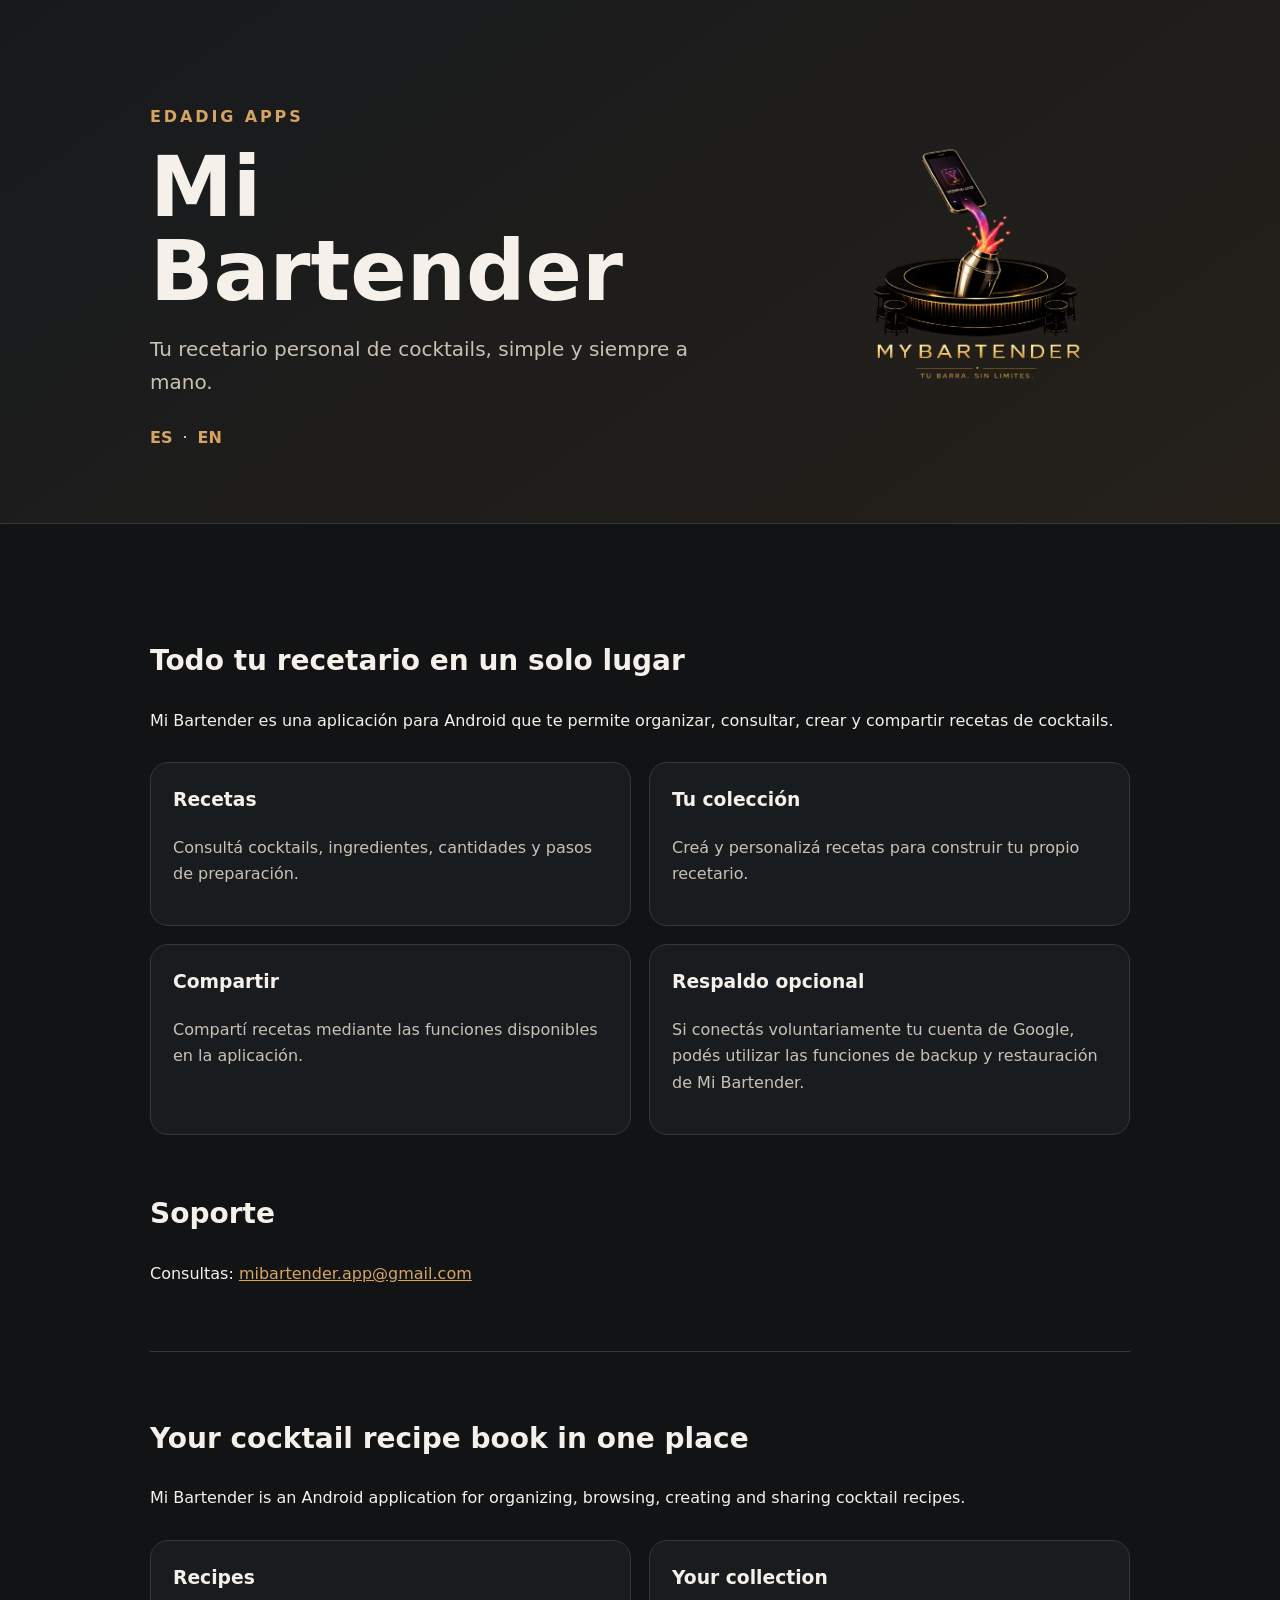
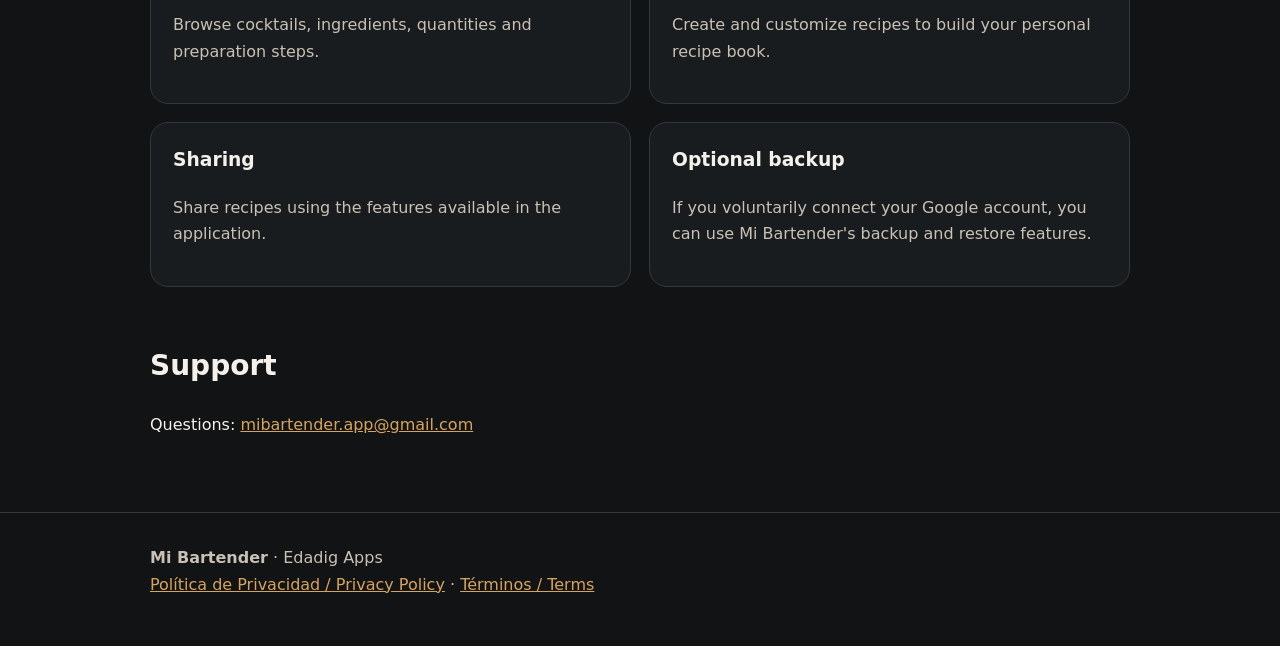
==== index.html @ 0bcea108 "Publish Mi Bartender website and privacy pages" ====
<!doctype html>
<html lang="es">
<head>
  <meta charset="utf-8">
  <meta name="viewport" content="width=device-width, initial-scale=1">
  <meta name="description" content="Mi Bartender, tu recetario personal de cocktails.">
  <title>Mi Bartender | Edadig Apps</title>
  <link rel="stylesheet" href="styles.css">
</head>
<body>
  <header class="hero">
    <div class="wrap">
      <div class="hero-grid">
        <div class="hero-copy">
          <p class="brand">EDADIG APPS</p>
          <h1>Mi Bartender</h1>
          <p class="lead">Tu recetario personal de cocktails, simple y siempre a mano.</p>
          <nav><a href="#es">ES</a><span>·</span><a href="#en">EN</a></nav>
        </div>
        <div class="hero-logo">
          <img class="site-logo" src="assets/mi_bartender_logo.png" alt="Mi Bartender">
        </div>
      </div>
    </div>
  </header>
  <main class="wrap">
    <section id="es"><h2>Todo tu recetario en un solo lugar</h2><p>Mi Bartender es una aplicación para Android que te permite organizar, consultar, crear y compartir recetas de cocktails.</p><div class="cards"><article><h3>Recetas</h3><p>Consultá cocktails, ingredientes, cantidades y pasos de preparación.</p></article><article><h3>Tu colección</h3><p>Creá y personalizá recetas para construir tu propio recetario.</p></article><article><h3>Compartir</h3><p>Compartí recetas mediante las funciones disponibles en la aplicación.</p></article><article><h3>Respaldo opcional</h3><p>Si conectás voluntariamente tu cuenta de Google, podés utilizar las funciones de backup y restauración de Mi Bartender.</p></article></div><h2>Soporte</h2><p>Consultas: <a href="mailto:mibartender.app@gmail.com">mibartender.app@gmail.com</a></p></section>
    <hr>
    <section id="en" lang="en"><h2>Your cocktail recipe book in one place</h2><p>Mi Bartender is an Android application for organizing, browsing, creating and sharing cocktail recipes.</p><div class="cards"><article><h3>Recipes</h3><p>Browse cocktails, ingredients, quantities and preparation steps.</p></article><article><h3>Your collection</h3><p>Create and customize recipes to build your personal recipe book.</p></article><article><h3>Sharing</h3><p>Share recipes using the features available in the application.</p></article><article><h3>Optional backup</h3><p>If you voluntarily connect your Google account, you can use Mi Bartender's backup and restore features.</p></article></div><h2>Support</h2><p>Questions: <a href="mailto:mibartender.app@gmail.com">mibartender.app@gmail.com</a></p></section>
  </main>
  <footer><div class="wrap"><strong>Mi Bartender</strong> · Edadig Apps<br><a href="privacy.html">Política de Privacidad / Privacy Policy</a> · <a href="terms.html">Términos / Terms</a></div></footer>
</body>
</html>
---- styles.css ----
:root{color-scheme:light dark;--bg:#111315;--panel:#191c1f;--text:#f5f1ea;--muted:#c9c1b5;--accent:#d6a45f;--line:#34383c;--max:980px}*{box-sizing:border-box}html{scroll-behavior:smooth}body{margin:0;background:var(--bg);color:var(--text);font:16px/1.65 system-ui,-apple-system,"Segoe UI",sans-serif}.wrap{width:min(calc(100% - 40px),var(--max));margin:auto}a{color:var(--accent)}.hero{padding:88px 0 72px;background:linear-gradient(145deg,#171a1d,#25201a);border-bottom:1px solid var(--line)}.brand{letter-spacing:.18em;color:var(--accent);font-weight:700}.hero h1,.page-head h1{font-size:clamp(2.6rem,8vw,5.2rem);line-height:1;margin:.15em 0}.lead{font-size:1.25rem;color:var(--muted);max-width:680px}.hero nav{display:flex;gap:10px;margin-top:26px}.hero nav a{text-decoration:none;font-weight:700}main{padding:58px 0}section{scroll-margin-top:20px}h2{margin-top:2em;font-size:1.75rem}h3{margin-top:0}.cards{display:grid;grid-template-columns:repeat(2,minmax(0,1fr));gap:18px;margin:28px 0}.cards article{background:var(--panel);border:1px solid var(--line);border-radius:18px;padding:22px}.cards p,.legal p{color:var(--muted)}hr{border:0;border-top:1px solid var(--line);margin:64px 0}.page-head{padding:42px 0 34px;border-bottom:1px solid var(--line);background:#171a1d}.page-head h1{font-size:clamp(2.2rem,6vw,4rem)}.page-head p{color:var(--muted)}.legal{max-width:820px}.legal h2{font-size:1.35rem}footer{border-top:1px solid var(--line);padding:32px 0 48px;color:var(--muted)}@media(max-width:650px){.hero{padding:62px 0 52px}.cards{grid-template-columns:1fr}.wrap{width:min(calc(100% - 28px),var(--max))}}



/* Mi Bartender hero: copy at left, official logo at right */
.hero .wrap {
  max-width: 1120px;
}

.hero-grid {
  display: grid;
  grid-template-columns: minmax(0, 1.45fr) minmax(240px, 0.75fr);
  gap: clamp(2rem, 6vw, 5rem);
  align-items: center;
}

.hero-copy {
  min-width: 0;
}

.hero-logo {
  display: flex;
  align-items: center;
  justify-content: center;
}

.site-logo {
  display: block;
  width: min(100%, 330px);
  height: auto;
  margin: 0;
}

.site-logo-compact {
  width: min(250px, 70vw);
  margin: 0 0 1rem;
}

@media (max-width: 760px) {
  .hero-grid {
    grid-template-columns: 1fr;
    gap: 1.5rem;
  }

  .hero-logo {
    justify-content: flex-start;
  }

  .hero-logo .site-logo {
    width: min(230px, 70vw);
  }
}
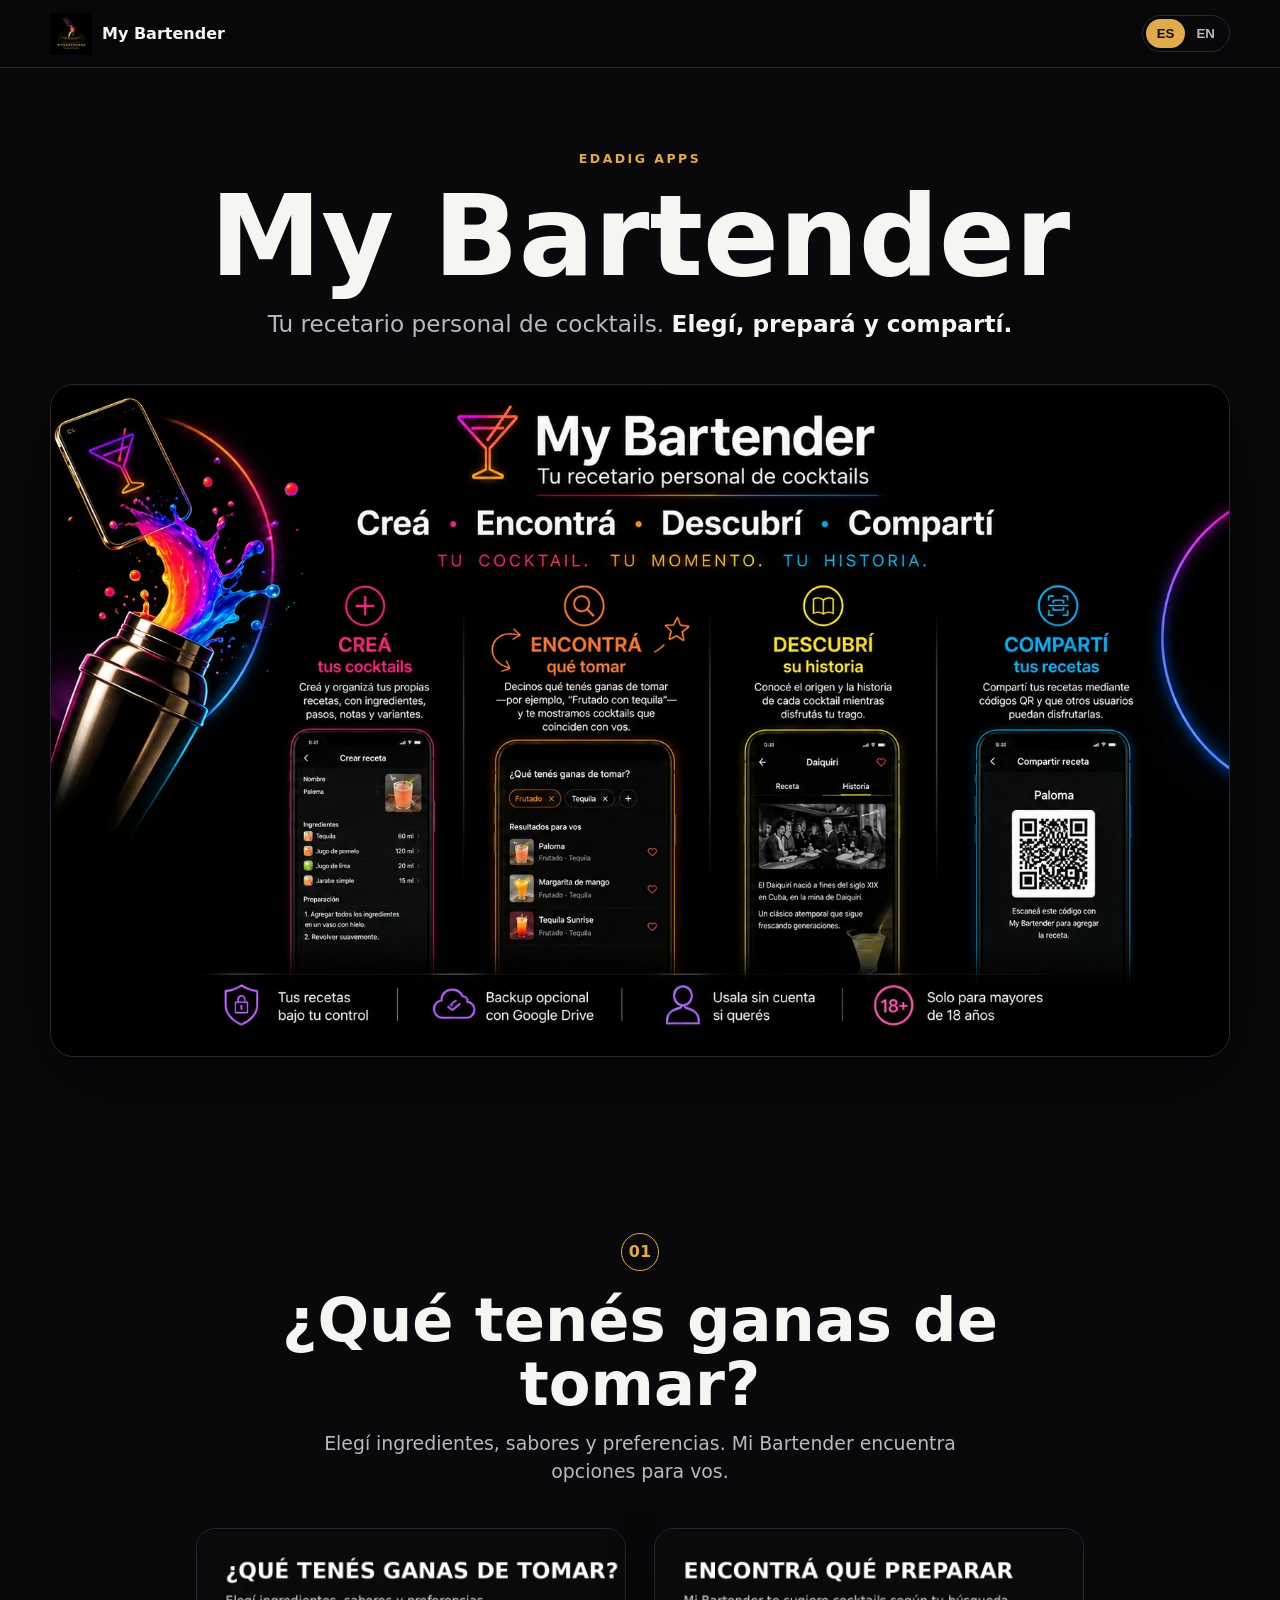
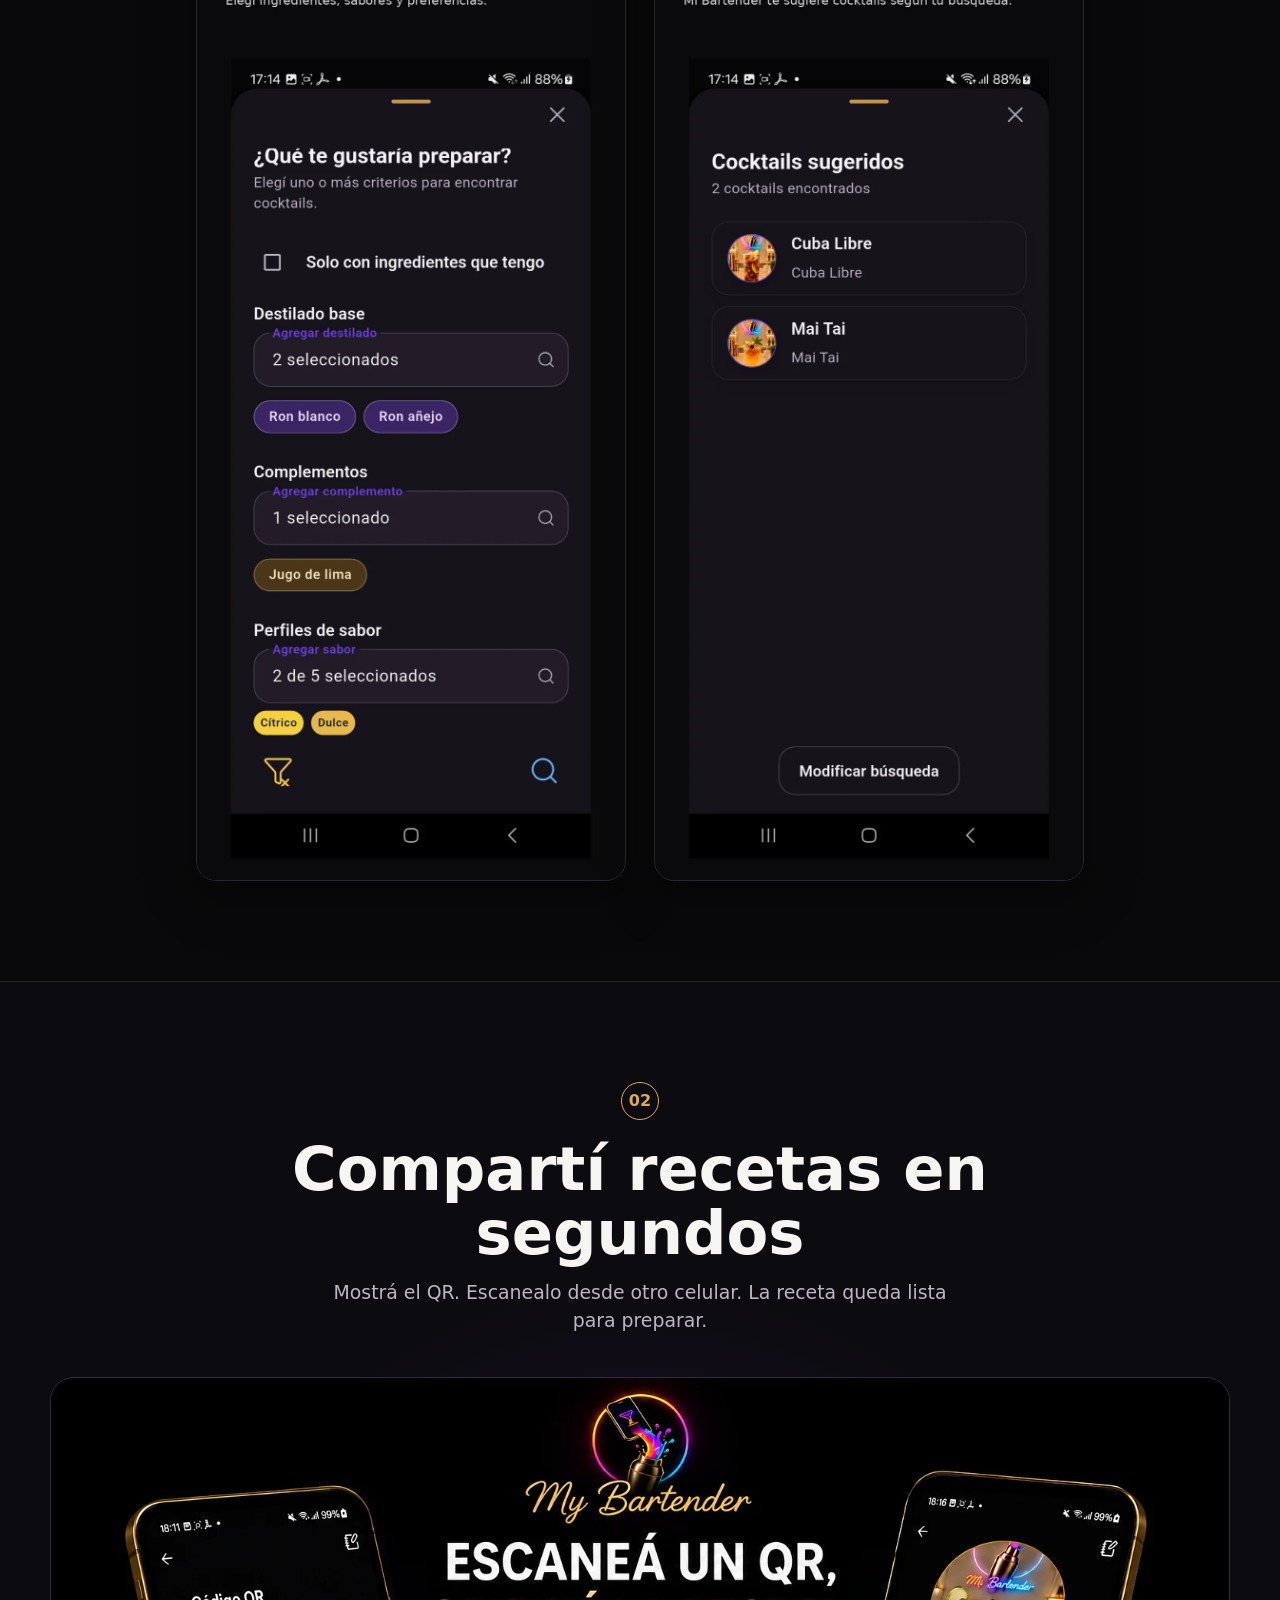
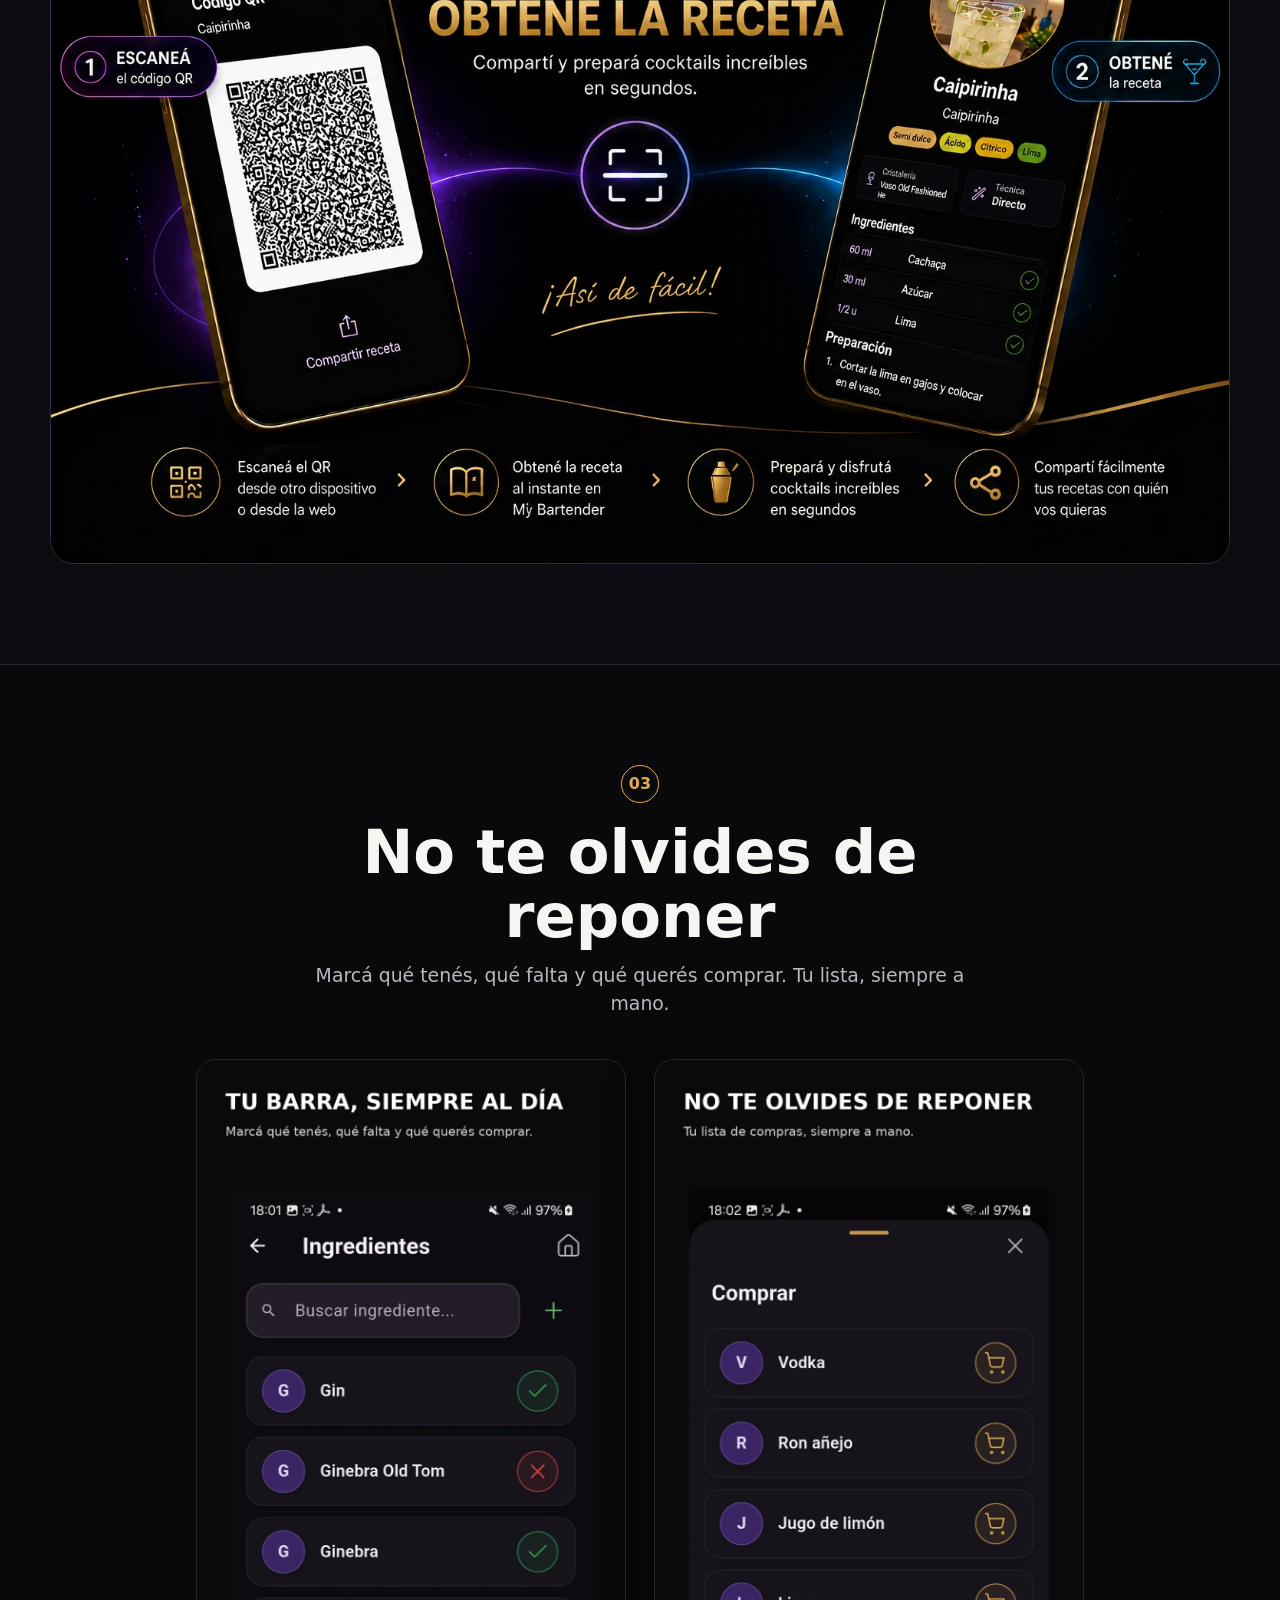
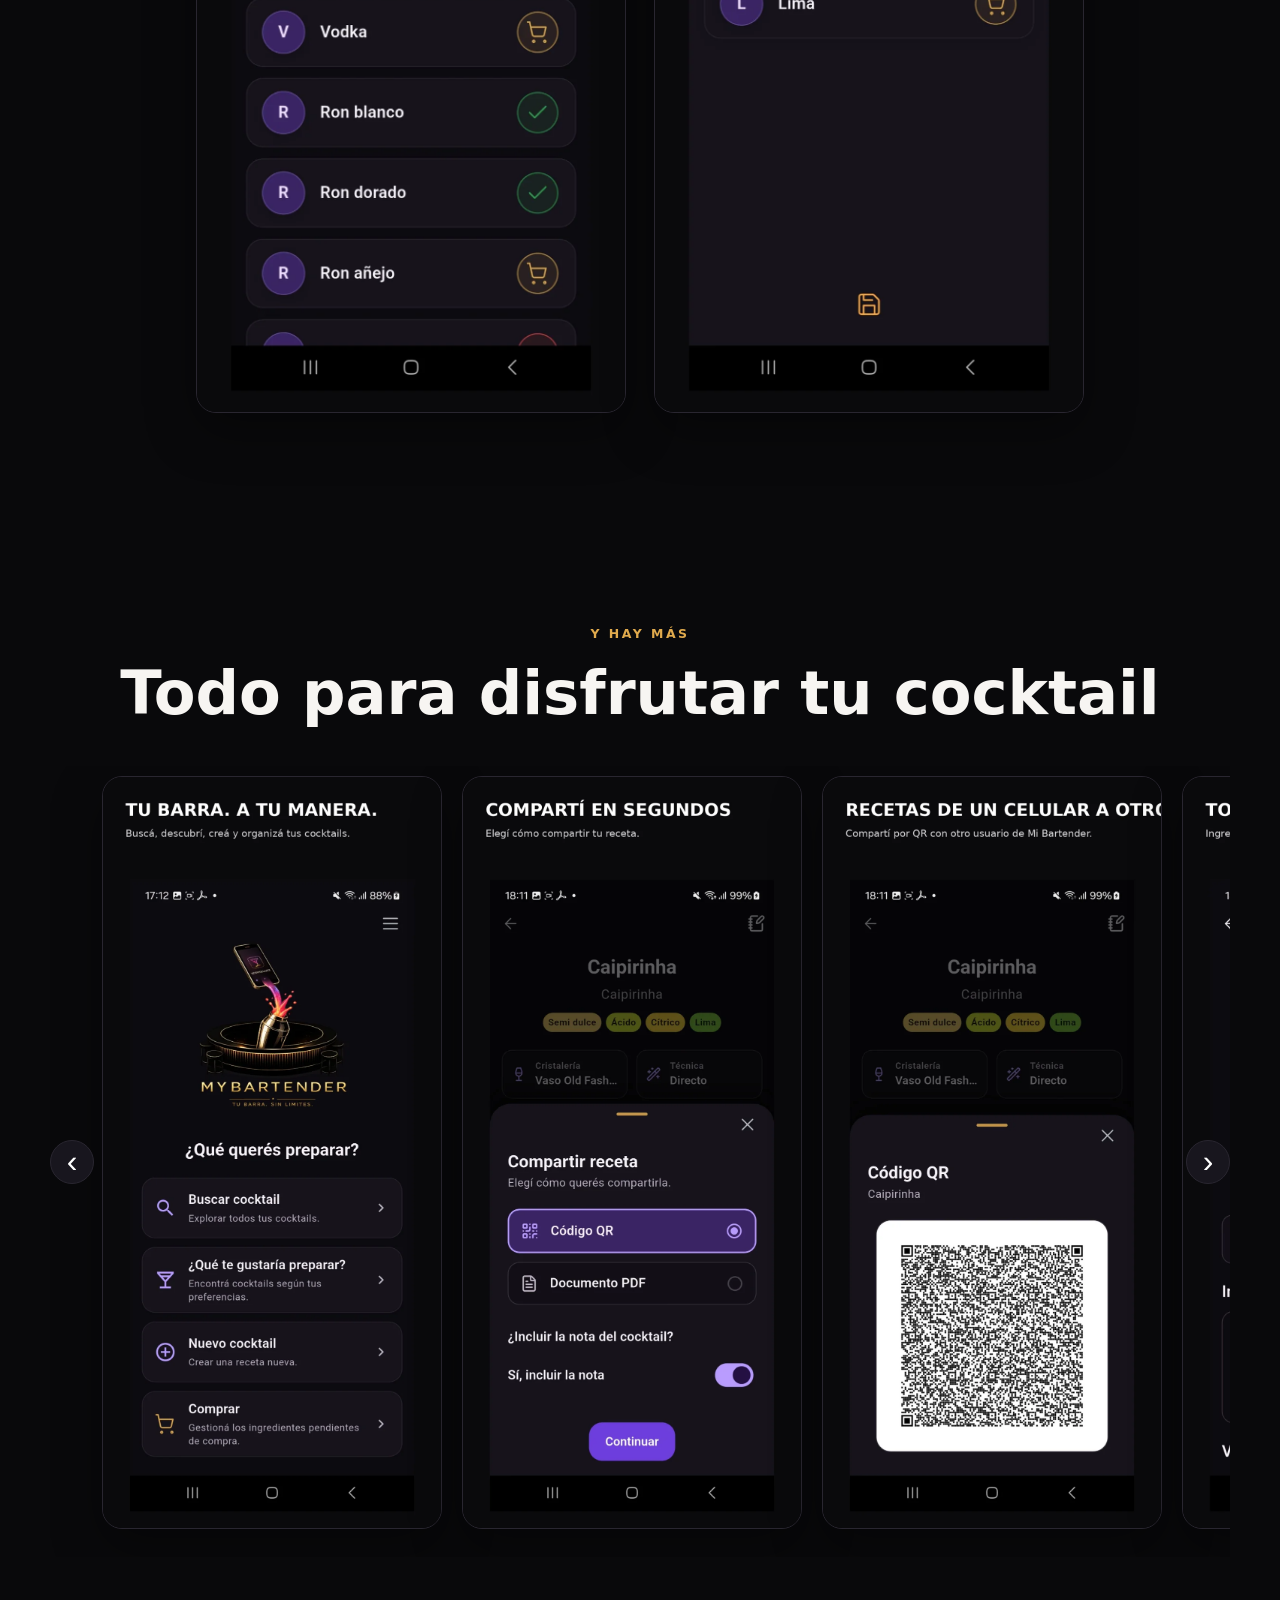
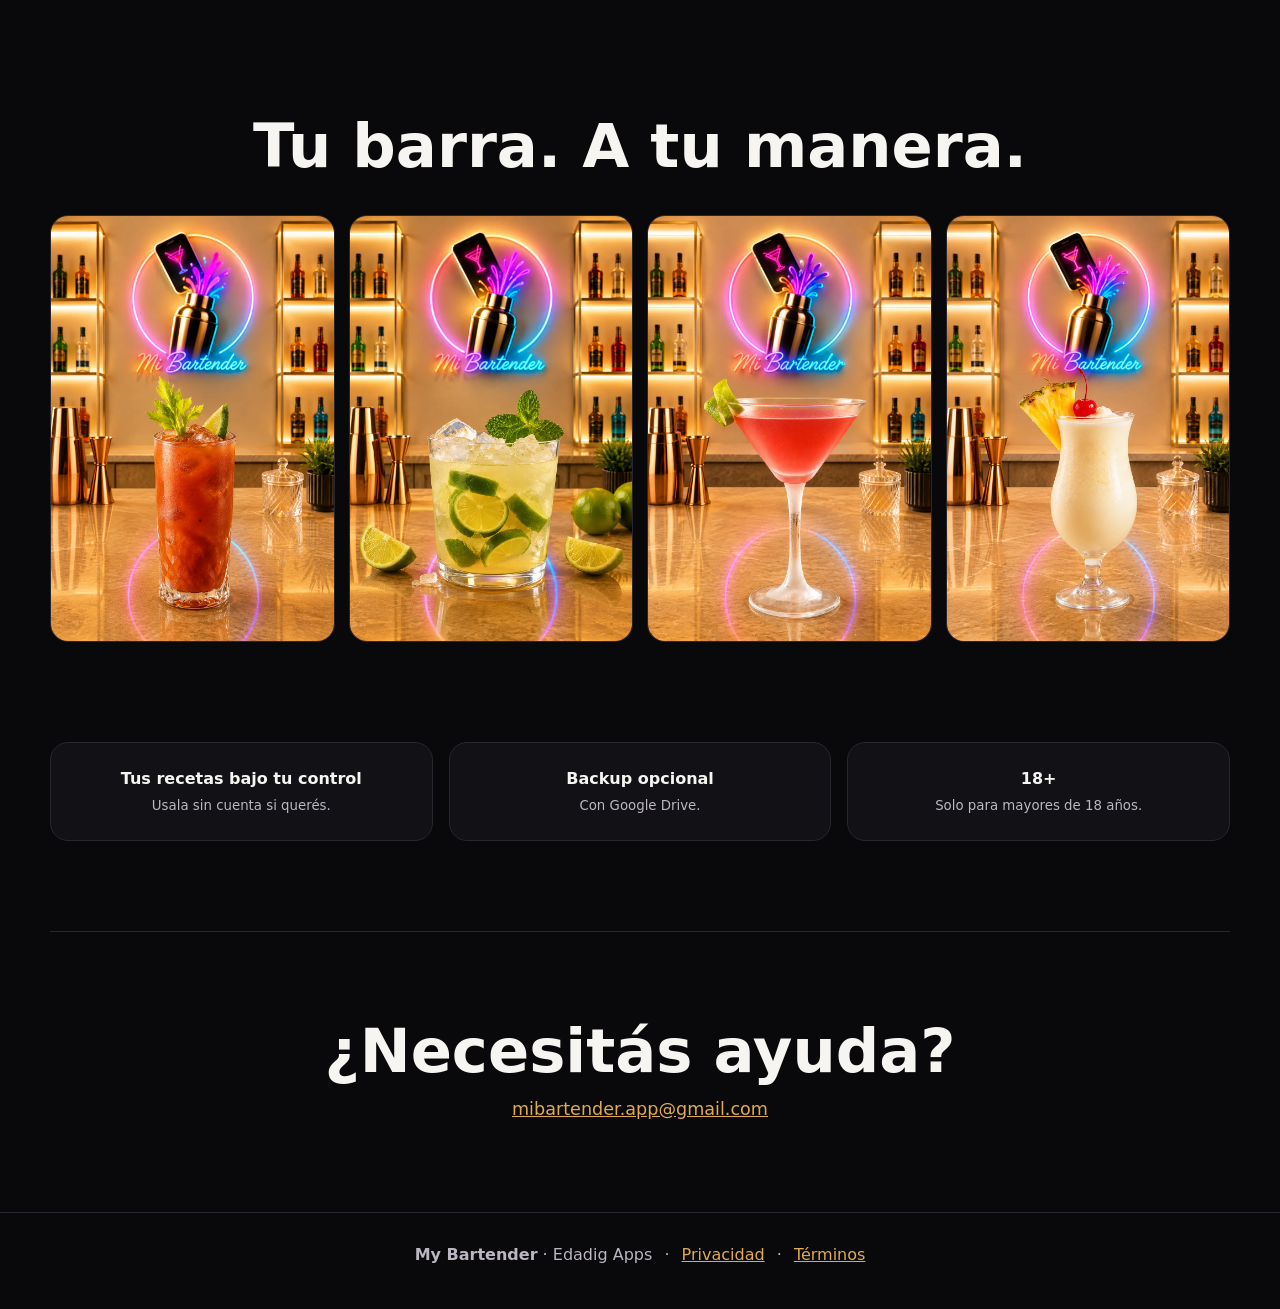
==== commit 280cdb82: "Publish new My Bartender landing page" ====
--- a/index.html
+++ b/index.html
@@ -2,32 +2,67 @@
 <html lang="es">
 <head>
   <meta charset="utf-8">
-  <meta name="viewport" content="width=device-width, initial-scale=1">
-  <meta name="description" content="Mi Bartender, tu recetario personal de cocktails.">
-  <title>Mi Bartender | Edadig Apps</title>
+  <meta name="viewport" content="width=device-width,initial-scale=1">
+  <meta name="description" content="My Bartender: encontrá qué cocktail preparar, compartí recetas y mantené tu lista de compras siempre a mano.">
+  <title>My Bartender | Tu barra, sin límites</title>
   <link rel="stylesheet" href="styles.css">
 </head>
 <body>
-  <header class="hero">
-    <div class="wrap">
-      <div class="hero-grid">
-        <div class="hero-copy">
-          <p class="brand">EDADIG APPS</p>
-          <h1>Mi Bartender</h1>
-          <p class="lead">Tu recetario personal de cocktails, simple y siempre a mano.</p>
-          <nav><a href="#es">ES</a><span>·</span><a href="#en">EN</a></nav>
-        </div>
-        <div class="hero-logo">
-          <img class="site-logo" src="assets/mi_bartender_logo.png" alt="Mi Bartender">
-        </div>
+<header class="topbar">
+  <a class="mini-brand" href="#top"><img src="assets/logo.webp" alt="My Bartender"><span>My Bartender</span></a>
+  <div class="lang" role="group" aria-label="Idioma"><button class="active" data-lang="es">ES</button><button data-lang="en">EN</button></div>
+</header>
+<main id="top">
+  <section class="hero wrap">
+    <p class="eyebrow">EDADIG APPS</p>
+    <h1>My Bartender</h1>
+    <p class="hero-line" data-i18n="hero">Tu recetario personal de cocktails. <strong>Elegí, prepará y compartí.</strong></p>
+    <img class="flow" src="assets/flow.webp" alt="My Bartender: creá, encontrá, descubrí y compartí cocktails">
+  </section>
+
+  <section class="pillar wrap">
+    <div class="pillar-copy"><span>01</span><h2 data-i18n="findTitle">¿Qué tenés ganas de tomar?</h2><p data-i18n="findText">Elegí ingredientes, sabores y preferencias. My Bartender encuentra opciones para vos.</p></div>
+    <div class="duo"><img src="assets/play-encontrar.webp" alt="Búsqueda de cocktails"><img src="assets/play-sugerencias.webp" alt="Cocktails sugeridos"></div>
+  </section>
+
+  <section class="qr-band">
+    <div class="wrap"><div class="pillar-copy"><span>02</span><h2 data-i18n="shareTitle">Compartí recetas en segundos</h2><p data-i18n="shareText">Mostrá el QR. Escanealo desde otro celular. La receta queda lista para preparar.</p></div><img class="qr-feature" src="assets/qr-feature.webp" alt="Escaneá un QR y obtené la receta en My Bartender"></div>
+  </section>
+
+  <section class="pillar wrap">
+    <div class="pillar-copy"><span>03</span><h2 data-i18n="buyTitle">No te olvides de reponer</h2><p data-i18n="buyText">Marcá qué tenés, qué falta y qué querés comprar. Tu lista, siempre a mano.</p></div>
+    <div class="duo"><img src="assets/play-barra.webp" alt="Control de ingredientes de tu barra"><img src="assets/play-comprar.webp" alt="Lista de compras"></div>
+  </section>
+
+  <section class="more wrap">
+    <p class="eyebrow" data-i18n="moreEyebrow">Y hay más</p>
+    <h2 data-i18n="moreTitle">Todo para disfrutar tu cocktail</h2>
+    <div class="carousel" aria-label="Funciones de My Bartender">
+      <button class="arrow prev" aria-label="Anterior">‹</button>
+      <div class="track">
+        <img src="assets/play-inicio.webp" alt="Inicio de My Bartender">
+        <img src="assets/play-compartir.webp" alt="Compartir una receta">
+        <img src="assets/play-qr.webp" alt="Código QR de una receta">
+        <img src="assets/play-receta.webp" alt="Detalle de una receta">
+        <img src="assets/play-historia.webp" alt="Historia de un cocktail">
       </div>
+      <button class="arrow next" aria-label="Siguiente">›</button>
     </div>
-  </header>
-  <main class="wrap">
-    <section id="es"><h2>Todo tu recetario en un solo lugar</h2><p>Mi Bartender es una aplicación para Android que te permite organizar, consultar, crear y compartir recetas de cocktails.</p><div class="cards"><article><h3>Recetas</h3><p>Consultá cocktails, ingredientes, cantidades y pasos de preparación.</p></article><article><h3>Tu colección</h3><p>Creá y personalizá recetas para construir tu propio recetario.</p></article><article><h3>Compartir</h3><p>Compartí recetas mediante las funciones disponibles en la aplicación.</p></article><article><h3>Respaldo opcional</h3><p>Si conectás voluntariamente tu cuenta de Google, podés utilizar las funciones de backup y restauración de Mi Bartender.</p></article></div><h2>Soporte</h2><p>Consultas: <a href="mailto:mibartender.app@gmail.com">mibartender.app@gmail.com</a></p></section>
-    <hr>
-    <section id="en" lang="en"><h2>Your cocktail recipe book in one place</h2><p>Mi Bartender is an Android application for organizing, browsing, creating and sharing cocktail recipes.</p><div class="cards"><article><h3>Recipes</h3><p>Browse cocktails, ingredients, quantities and preparation steps.</p></article><article><h3>Your collection</h3><p>Create and customize recipes to build your personal recipe book.</p></article><article><h3>Sharing</h3><p>Share recipes using the features available in the application.</p></article><article><h3>Optional backup</h3><p>If you voluntarily connect your Google account, you can use Mi Bartender's backup and restore features.</p></article></div><h2>Support</h2><p>Questions: <a href="mailto:mibartender.app@gmail.com">mibartender.app@gmail.com</a></p></section>
-  </main>
-  <footer><div class="wrap"><strong>Mi Bartender</strong> · Edadig Apps<br><a href="privacy.html">Política de Privacidad / Privacy Policy</a> · <a href="terms.html">Términos / Terms</a></div></footer>
-</body>
-</html>
+  </section>
+
+  <section class="cocktails wrap">
+    <h2 data-i18n="cocktailsTitle">Tu barra. A tu manera.</h2>
+    <div class="cocktail-strip"><img src="assets/cocktail-bloody-mary.webp" alt="Bloody Mary"><img src="assets/cocktail-caipirinha.webp" alt="Caipirinha"><img src="assets/cocktail-cosmopolitan.webp" alt="Cosmopolitan"><img src="assets/cocktail-pina-colada.webp" alt="Piña Colada"></div>
+  </section>
+
+  <section class="quick wrap">
+    <div><strong data-i18n="localTitle">Tus recetas bajo tu control</strong><small data-i18n="localText">Usala sin cuenta si querés.</small></div>
+    <div><strong data-i18n="backupTitle">Backup opcional</strong><small data-i18n="backupText">Con Google Drive.</small></div>
+    <div><strong>18+</strong><small data-i18n="ageText">Solo para mayores de 18 años.</small></div>
+  </section>
+
+  <section class="support wrap"><h2 data-i18n="supportTitle">¿Necesitás ayuda?</h2><a href="mailto:mibartender.app@gmail.com">mibartender.app@gmail.com</a></section>
+</main>
+<footer><div class="wrap"><strong>My Bartender</strong> · Edadig Apps <span>·</span> <a href="privacy.html" data-i18n="privacy">Privacidad</a> <span>·</span> <a href="terms.html" data-i18n="terms">Términos</a></div></footer>
+<script src="site.js"></script>
+</body></html>
--- a/styles.css
+++ b/styles.css
@@ -1,52 +1 @@
-:root{color-scheme:light dark;--bg:#111315;--panel:#191c1f;--text:#f5f1ea;--muted:#c9c1b5;--accent:#d6a45f;--line:#34383c;--max:980px}*{box-sizing:border-box}html{scroll-behavior:smooth}body{margin:0;background:var(--bg);color:var(--text);font:16px/1.65 system-ui,-apple-system,"Segoe UI",sans-serif}.wrap{width:min(calc(100% - 40px),var(--max));margin:auto}a{color:var(--accent)}.hero{padding:88px 0 72px;background:linear-gradient(145deg,#171a1d,#25201a);border-bottom:1px solid var(--line)}.brand{letter-spacing:.18em;color:var(--accent);font-weight:700}.hero h1,.page-head h1{font-size:clamp(2.6rem,8vw,5.2rem);line-height:1;margin:.15em 0}.lead{font-size:1.25rem;color:var(--muted);max-width:680px}.hero nav{display:flex;gap:10px;margin-top:26px}.hero nav a{text-decoration:none;font-weight:700}main{padding:58px 0}section{scroll-margin-top:20px}h2{margin-top:2em;font-size:1.75rem}h3{margin-top:0}.cards{display:grid;grid-template-columns:repeat(2,minmax(0,1fr));gap:18px;margin:28px 0}.cards article{background:var(--panel);border:1px solid var(--line);border-radius:18px;padding:22px}.cards p,.legal p{color:var(--muted)}hr{border:0;border-top:1px solid var(--line);margin:64px 0}.page-head{padding:42px 0 34px;border-bottom:1px solid var(--line);background:#171a1d}.page-head h1{font-size:clamp(2.2rem,6vw,4rem)}.page-head p{color:var(--muted)}.legal{max-width:820px}.legal h2{font-size:1.35rem}footer{border-top:1px solid var(--line);padding:32px 0 48px;color:var(--muted)}@media(max-width:650px){.hero{padding:62px 0 52px}.cards{grid-template-columns:1fr}.wrap{width:min(calc(100% - 28px),var(--max))}}
-
-
-
-/* Mi Bartender hero: copy at left, official logo at right */
-.hero .wrap {
-  max-width: 1120px;
-}
-
-.hero-grid {
-  display: grid;
-  grid-template-columns: minmax(0, 1.45fr) minmax(240px, 0.75fr);
-  gap: clamp(2rem, 6vw, 5rem);
-  align-items: center;
-}
-
-.hero-copy {
-  min-width: 0;
-}
-
-.hero-logo {
-  display: flex;
-  align-items: center;
-  justify-content: center;
-}
-
-.site-logo {
-  display: block;
-  width: min(100%, 330px);
-  height: auto;
-  margin: 0;
-}
-
-.site-logo-compact {
-  width: min(250px, 70vw);
-  margin: 0 0 1rem;
-}
-
-@media (max-width: 760px) {
-  .hero-grid {
-    grid-template-columns: 1fr;
-    gap: 1.5rem;
-  }
-
-  .hero-logo {
-    justify-content: flex-start;
-  }
-
-  .hero-logo .site-logo {
-    width: min(230px, 70vw);
-  }
-}
+:root{--bg:#09090b;--panel:#121116;--text:#f7f5f2;--muted:#bbb6c1;--gold:#e0aa4d;--purple:#9d65ff;--line:#292630;--max:1180px}*{box-sizing:border-box}html{scroll-behavior:smooth}body{margin:0;background:var(--bg);color:var(--text);font:16px/1.5 system-ui,-apple-system,"Segoe UI",sans-serif}img{display:block;max-width:100%}a{color:var(--gold)}.wrap{width:min(calc(100% - 36px),var(--max));margin:auto}.topbar{height:68px;position:sticky;top:0;z-index:20;background:rgba(9,9,11,.9);backdrop-filter:blur(12px);border-bottom:1px solid var(--line);display:flex;align-items:center;justify-content:space-between;padding:0 max(18px,calc((100% - var(--max))/2))}.mini-brand{display:flex;align-items:center;gap:10px;text-decoration:none;color:var(--text);font-weight:750}.mini-brand img{width:42px;height:42px;object-fit:contain}.lang{display:flex;border:1px solid var(--line);border-radius:999px;padding:3px}.lang button{border:0;background:none;color:var(--muted);padding:7px 11px;border-radius:999px;font-weight:800;cursor:pointer}.lang button.active{background:var(--gold);color:#111}.hero{text-align:center;padding:70px 0 76px}.eyebrow{letter-spacing:.2em;text-transform:uppercase;color:var(--gold);font-weight:800;font-size:.78rem}.hero h1{font-size:clamp(3.2rem,9vw,7rem);line-height:.95;margin:.12em 0}.hero-line{font-size:clamp(1.05rem,2.5vw,1.45rem);color:var(--muted);margin:18px auto 42px}.hero-line strong{color:var(--text)}.flow{width:100%;border-radius:24px;border:1px solid var(--line);box-shadow:0 24px 80px rgba(0,0,0,.45)}.pillar{padding:100px 0}.pillar-copy{max-width:760px;margin:0 auto 42px;text-align:center}.pillar-copy span{display:inline-grid;place-items:center;width:38px;height:38px;border:1px solid var(--gold);border-radius:50%;color:var(--gold);font-weight:900}.pillar-copy h2,.more h2,.cocktails h2,.support h2{font-size:clamp(2rem,5vw,3.8rem);line-height:1.05;margin:18px 0 12px}.pillar-copy p{font-size:1.18rem;color:var(--muted);margin:0 auto;max-width:650px}.duo{display:grid;grid-template-columns:repeat(2,minmax(0,430px));justify-content:center;gap:28px}.duo img,.track img{border-radius:20px;border:1px solid var(--line);box-shadow:0 18px 50px rgba(0,0,0,.35)}.qr-band{padding:100px 0;background:radial-gradient(circle at 50% 60%,rgba(96,46,190,.22),transparent 48%),#0c0b0f;border-block:1px solid var(--line)}.qr-feature{width:100%;border-radius:24px;border:1px solid #342944}.more{padding:100px 0;text-align:center}.carousel{position:relative;margin-top:40px}.track{display:flex;gap:20px;overflow-x:auto;scroll-snap-type:x mandatory;padding:10px 52px 28px;scrollbar-width:none}.track::-webkit-scrollbar{display:none}.track img{width:min(72vw,340px);flex:none;scroll-snap-align:center}.arrow{position:absolute;top:50%;translate:0 -50%;z-index:2;width:44px;height:44px;border-radius:50%;border:1px solid var(--line);background:#18161e;color:white;font-size:2rem;cursor:pointer}.prev{left:0}.next{right:0}.cocktails{padding:40px 0 100px;text-align:center}.cocktail-strip{display:grid;grid-template-columns:repeat(4,1fr);gap:14px;margin-top:36px}.cocktail-strip img{aspect-ratio:2/3;object-fit:cover;border-radius:18px;border:1px solid var(--line)}.quick{display:grid;grid-template-columns:repeat(3,1fr);gap:16px;padding-bottom:90px}.quick div{padding:24px;border:1px solid var(--line);border-radius:18px;background:var(--panel);text-align:center}.quick strong,.quick small{display:block}.quick small{color:var(--muted);margin-top:5px}.support{text-align:center;padding:70px 0 90px;border-top:1px solid var(--line)}.support a{font-size:1.1rem}footer{border-top:1px solid var(--line);padding:30px 0 42px;color:var(--muted);text-align:center}footer span{margin:0 7px}@media(max-width:700px){.topbar{height:60px}.mini-brand span{display:none}.hero{padding:46px 0 56px}.hero-line{margin-bottom:28px}.flow,.qr-feature{border-radius:14px}.pillar,.qr-band,.more{padding:70px 0}.duo{gap:12px}.duo img{border-radius:12px}.pillar-copy{margin-bottom:28px}.pillar-copy p{font-size:1rem}.cocktail-strip{display:flex;overflow-x:auto;scroll-snap-type:x mandatory}.cocktail-strip img{width:72vw;flex:none;scroll-snap-align:center}.quick{grid-template-columns:1fr;padding-bottom:60px}.track{padding-inline:24px}.arrow{display:none}}
